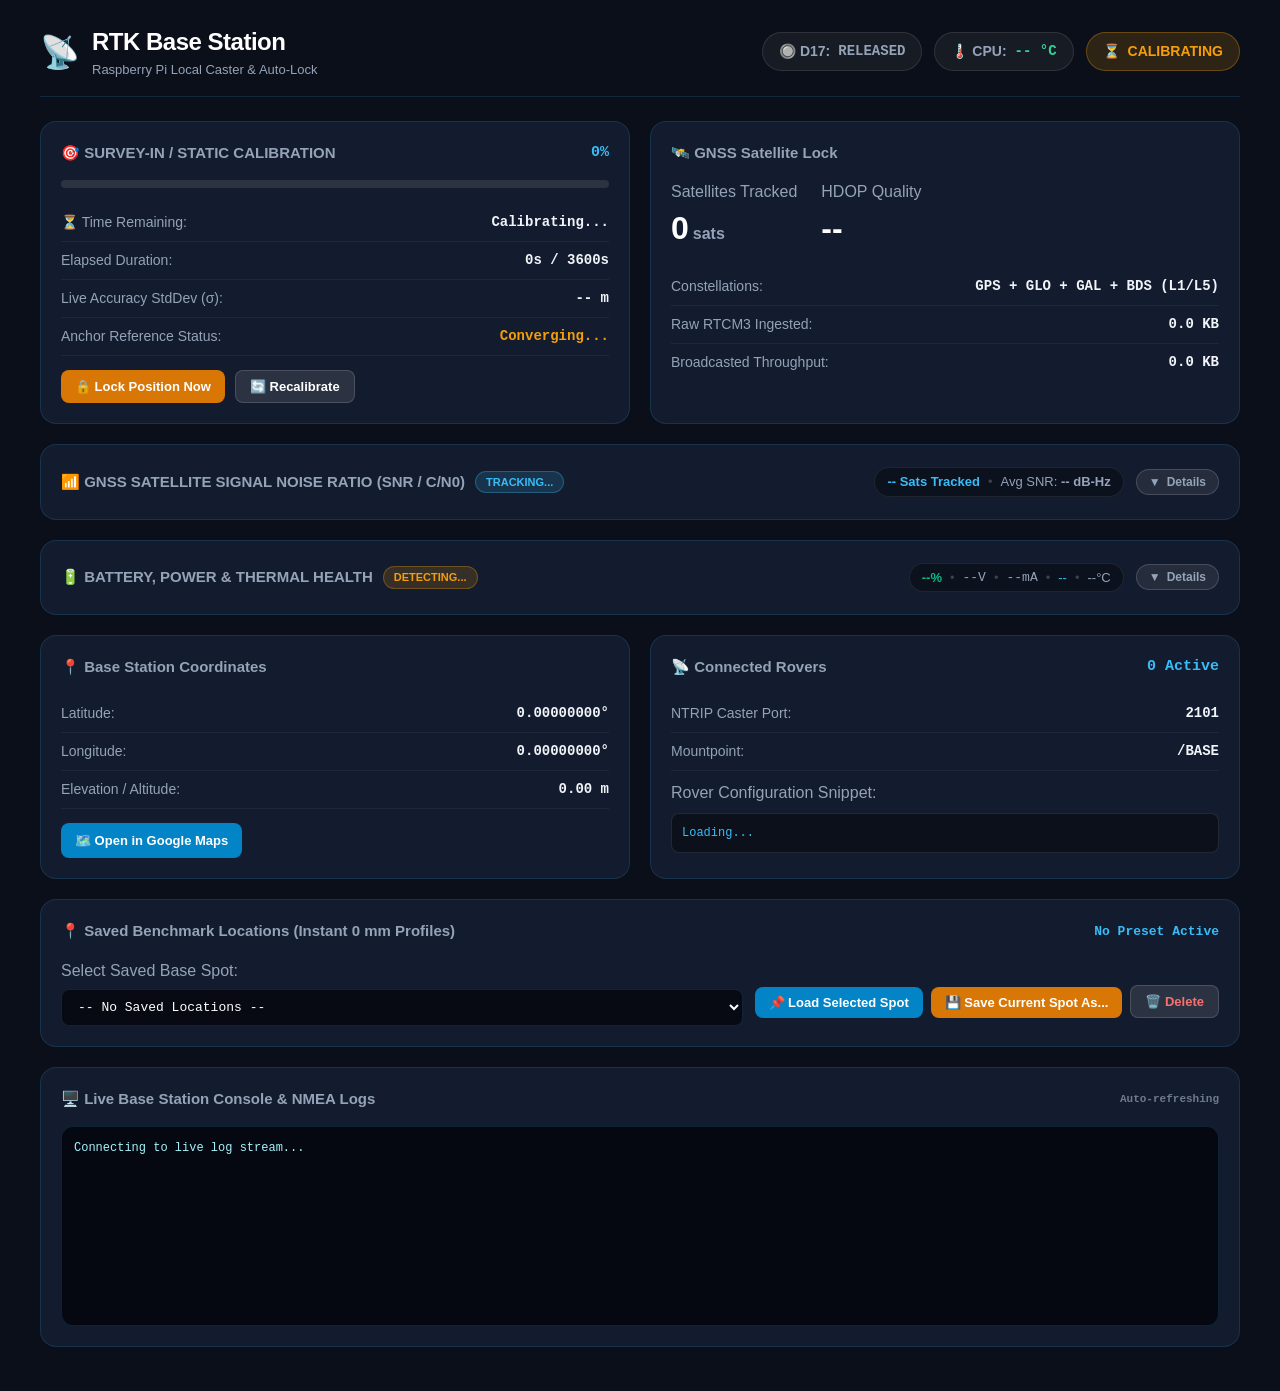
==== scripts/static/index.html @ db257de7 "base station html file" ====
<!DOCTYPE html>
<html lang="en">
<head>
  <meta charset="UTF-8">
  <meta name="viewport" content="width=device-width, initial-scale=1.0">
  <title>ConeRobot RTK Base Station Dashboard</title>
  <style>
    :root {
      --bg: #0b0f19;
      --card-bg: rgba(23, 32, 54, 0.75);
      --card-border: rgba(56, 189, 248, 0.15);
      --accent: #38bdf8;
      --accent-glow: rgba(56, 189, 248, 0.35);
      --success: #10b981;
      --success-glow: rgba(16, 185, 129, 0.3);
      --warning: #f59e0b;
      --text: #f1f5f9;
      --text-muted: #94a3b8;
    }
    * { box-sizing: border-box; margin: 0; padding: 0; }
    body {
      font-family: -apple-system, BlinkMacSystemFont, "Segoe UI", Roboto, sans-serif;
      background-color: var(--bg);
      color: var(--text);
      padding: 24px;
      line-height: 1.5;
    }
    .container { max-width: 1200px; margin: 0 auto; }
    .header {
      display: flex;
      justify-content: space-between;
      align-items: center;
      margin-bottom: 24px;
      padding-bottom: 16px;
      border-bottom: 1px solid var(--card-border);
    }
    .brand { display: flex; align-items: center; gap: 12px; }
    .brand-icon { font-size: 32px; }
    .brand-title { font-size: 24px; font-weight: 700; color: #fff; letter-spacing: -0.5px; }
    .brand-subtitle { font-size: 13px; color: var(--text-muted); }
    .status-badge {
      display: flex;
      align-items: center;
      gap: 8px;
      padding: 8px 16px;
      border-radius: 9999px;
      font-size: 14px;
      font-weight: 600;
      background: rgba(245, 158, 11, 0.15);
      color: var(--warning);
      border: 1px solid rgba(245, 158, 11, 0.3);
    }
    .status-badge.locked {
      background: rgba(16, 185, 129, 0.15);
      color: var(--success);
      border-color: rgba(16, 185, 129, 0.3);
      box-shadow: 0 0 15px var(--success-glow);
    }
    .status-badge.fixed {
      background: rgba(56, 189, 248, 0.15);
      color: var(--accent);
      border-color: rgba(56, 189, 248, 0.3);
      box-shadow: 0 0 15px var(--accent-glow);
    }
    .grid {
      display: grid;
      grid-template-columns: repeat(auto-fit, minmax(340px, 1fr));
      gap: 20px;
      margin-bottom: 20px;
    }
    .card {
      background: var(--card-bg);
      border: 1px solid var(--card-border);
      border-radius: 16px;
      padding: 20px;
      backdrop-filter: blur(12px);
    }
    .card-title {
      font-size: 15px;
      font-weight: 600;
      color: var(--text-muted);
      margin-bottom: 16px;
      display: flex;
      justify-content: space-between;
      align-items: center;
    }
    .metric-value { font-size: 32px; font-weight: 700; color: #fff; margin-bottom: 4px; }
    .metric-unit { font-size: 16px; color: var(--text-muted); margin-left: 4px; }
    .data-row {
      display: flex;
      justify-content: space-between;
      padding: 8px 0;
      border-bottom: 1px solid rgba(255, 255, 255, 0.05);
      font-size: 14px;
    }
    .data-row:last-child { border-bottom: none; }
    .data-label { color: var(--text-muted); }
    .data-val { font-weight: 600; font-family: ui-monospace, monospace; }
    .progress-container { margin: 16px 0; }
    .progress-bar-bg {
      height: 8px;
      background: rgba(255, 255, 255, 0.1);
      border-radius: 4px;
      overflow: hidden;
    }
    .progress-bar-fill {
      height: 100%;
      background: linear-gradient(90deg, #38bdf8, #818cf8);
      width: 0%;
      transition: width 0.3s ease;
    }
    .progress-bar-fill.complete {
      background: linear-gradient(90deg, #10b981, #34d399);
    }
    .btn {
      display: inline-flex;
      align-items: center;
      justify-content: center;
      gap: 8px;
      padding: 8px 14px;
      background: #0284c7;
      color: #fff;
      text-decoration: none;
      border: none;
      cursor: pointer;
      border-radius: 8px;
      font-weight: 600;
      font-size: 13px;
      transition: background 0.2s;
    }
    .btn:hover { background: #0369a1; }
    .btn-warning { background: #d97706; }
    .btn-warning:hover { background: #b45309; }
    .btn-secondary { background: rgba(255, 255, 255, 0.1); border: 1px solid rgba(255, 255, 255, 0.15); }
    .btn-secondary:hover { background: rgba(255, 255, 255, 0.2); }
    .button-group { display: flex; gap: 10px; margin-top: 14px; }
    .code-box {
      background: rgba(0, 0, 0, 0.4);
      border: 1px solid rgba(255, 255, 255, 0.1);
      border-radius: 8px;
      padding: 10px;
      font-family: ui-monospace, monospace;
      font-size: 12px;
      color: #38bdf8;
      white-space: pre;
      overflow-x: auto;
      margin-top: 8px;
    }
    .terminal-box {
      background: #050811;
      border: 1px solid var(--card-border);
      border-radius: 12px;
      padding: 12px;
      font-family: ui-monospace, monospace;
      font-size: 12px;
      color: #a5f3fc;
      height: 200px;
      overflow-y: auto;
    }
    .log-line { margin-bottom: 4px; }
    .log-time { color: #64748b; margin-right: 8px; }
    .log-msg.error { color: #f87171; }
    .log-msg.warn { color: #fbbf24; }

    /* Collapsible Sections & Roll-down Panels */
    .collapsible-card {
      transition: all 0.25s ease;
    }
    .collapsible-header {
      display: flex;
      justify-content: space-between;
      align-items: center;
      cursor: pointer;
      user-select: none;
      padding: 2px 0;
      gap: 12px;
    }
    .collapsible-header:hover .collapsible-title {
      color: #fff;
    }
    .collapsible-title {
      font-size: 15px;
      font-weight: 700;
      color: var(--text-muted);
      display: flex;
      align-items: center;
      gap: 8px;
      transition: color 0.2s;
    }
    .toggle-btn {
      display: inline-flex;
      align-items: center;
      gap: 6px;
      padding: 5px 12px;
      border-radius: 9999px;
      background: rgba(255, 255, 255, 0.08);
      border: 1px solid rgba(255, 255, 255, 0.15);
      color: var(--text-muted);
      font-size: 12px;
      font-weight: 600;
      cursor: pointer;
      transition: all 0.2s;
    }
    .toggle-btn:hover {
      background: rgba(255, 255, 255, 0.16);
      color: #fff;
      border-color: var(--accent);
    }
    .collapsed-summary {
      display: flex;
      align-items: center;
      gap: 8px;
      font-size: 13px;
      color: var(--text-muted);
      background: rgba(0, 0, 0, 0.35);
      padding: 4px 12px;
      border-radius: 9999px;
      border: 1px solid rgba(255, 255, 255, 0.08);
      flex-wrap: wrap;
    }
    .sum-sep { color: rgba(255, 255, 255, 0.2); }

    /* Satellite SNR Bar Chart */
    .snr-chart {
      display: flex;
      align-items: flex-end;
      gap: 8px;
      overflow-x: auto;
      padding: 18px 10px 10px 10px;
      min-height: 195px;
      scrollbar-width: thin;
      scrollbar-color: rgba(56, 189, 248, 0.3) transparent;
    }
    .snr-col {
      display: flex;
      flex-direction: column;
      align-items: center;
      min-width: 36px;
      flex: 0 0 auto;
      position: relative;
      cursor: pointer;
    }
    .snr-val {
      font-size: 11px;
      font-weight: 700;
      font-family: ui-monospace, monospace;
      margin-bottom: 5px;
      color: #94a3b8;
    }
    .snr-bar-track {
      width: 18px;
      height: 120px;
      background: rgba(255, 255, 255, 0.05);
      border-radius: 4px;
      display: flex;
      align-items: flex-end;
      overflow: hidden;
      border: 1px solid rgba(255, 255, 255, 0.08);
      position: relative;
    }
    .snr-bar-fill {
      width: 100%;
      border-radius: 3px 3px 0 0;
      transition: height 0.4s cubic-bezier(0.4, 0, 0.2, 1);
    }
    .snr-sat-tag {
      margin-top: 6px;
      font-size: 10px;
      font-weight: 700;
      font-family: ui-monospace, monospace;
      padding: 1px 5px;
      border-radius: 4px;
      border: 1px solid transparent;
      background: rgba(0, 0, 0, 0.4);
    }
  </style>
</head>
<body>
  <div class="container">
    <div class="header">
      <div class="brand">
        <div class="brand-icon">📡</div>
        <div>
          <div class="brand-title">RTK Base Station</div>
          <div class="brand-subtitle">Raspberry Pi Local Caster & Auto-Lock</div>
        </div>
      </div>
      <div style="display: flex; align-items: center; gap: 12px;">
        <div id="btnBadge" class="status-badge" style="background: rgba(255, 255, 255, 0.05); color: var(--text-muted); border-color: rgba(255, 255, 255, 0.1);">
          <span>🔘 D17:</span>
          <span id="btnVal" style="font-family: ui-monospace, monospace; font-weight: 700; color: #94a3b8;">RELEASED</span>
        </div>
        <div id="batteryBadge" class="status-badge" style="background: rgba(255, 255, 255, 0.05); color: var(--text-muted); border-color: rgba(255, 255, 255, 0.1); display: none;">
          <span>🔋 Battery:</span>
          <span id="batteryVal" style="color: #34d399; font-family: ui-monospace, monospace; font-weight: 700;">-- V</span>
        </div>
        <div id="cpuBadge" class="status-badge" style="background: rgba(255, 255, 255, 0.05); color: var(--text-muted); border-color: rgba(255, 255, 255, 0.1);">
          <span>🌡️ CPU:</span>
          <span id="cpuTempVal" style="color: #34d399; font-family: ui-monospace, monospace; font-weight: 700;">-- °C</span>
        </div>
        <div id="statusBadge" class="status-badge">
          <span id="statusIcon">⏳</span>
          <span id="statusText">CALIBRATING</span>
        </div>
      </div>
    </div>

    <div class="grid">
      <div class="card">
        <div class="card-title">
          <span>🎯 SURVEY-IN / STATIC CALIBRATION</span>
          <span id="surveyPercent" class="data-val" style="color: var(--accent);">0%</span>
        </div>
        <div class="progress-container">
          <div class="progress-bar-bg">
            <div id="surveyProgressBar" class="progress-bar-fill"></div>
          </div>
        </div>
        <div class="data-row">
          <span class="data-label">⏳ Time Remaining:</span>
          <span id="surveyRemaining" class="data-val">Calibrating...</span>
        </div>
        <div class="data-row">
          <span class="data-label">Elapsed Duration:</span>
          <span id="surveyTime" class="data-val">0s / 3600s</span>
        </div>
        <div class="data-row">
          <span class="data-label">Live Accuracy StdDev (σ):</span>
          <span id="surveyAcc" class="data-val">-- m</span>
        </div>
        <div class="data-row">
          <span class="data-label">Anchor Reference Status:</span>
          <span id="anchorStatus" class="data-val" style="color: var(--warning);">Converging...</span>
        </div>
        <div class="button-group">
          <button id="lockNowBtn" onclick="lockPositionNow()" class="btn btn-warning">🔒 Lock Position Now</button>
          <button id="useSavedBtn" onclick="useSavedCoords()" class="btn btn-secondary" style="display: none;">📌 Use Saved Position</button>
          <button id="recalBtn" onclick="recalibrateBase()" class="btn btn-secondary">🔄 Recalibrate</button>
        </div>
      </div>

      <div class="card">
        <div class="card-title">🛰️ GNSS Satellite Lock</div>
        <div style="display: flex; gap: 24px; margin-bottom: 12px;">
          <div>
            <div class="data-label">Satellites Tracked</div>
            <div class="metric-value"><span id="satsCount">0</span><span class="metric-unit">sats</span></div>
          </div>
          <div>
            <div class="data-label">HDOP Quality</div>
            <div class="metric-value"><span id="hdopVal">--</span></div>
          </div>
        </div>
        <div class="data-row">
          <span class="data-label">Constellations:</span>
          <span class="data-val">GPS + GLO + GAL + BDS (L1/L5)</span>
        </div>
        <div class="data-row">
          <span class="data-label">Raw RTCM3 Ingested:</span>
          <span id="rtcmIngested" class="data-val">0.0 KB</span>
        </div>
        <div class="data-row">
          <span class="data-label">Broadcasted Throughput:</span>
          <span id="rtcmBroadcast" class="data-val">0.0 KB</span>
        </div>
      </div>
    </div>

    <!-- 📶 GNSS Satellite Signal Strength (SNR / C/N0) Section (Collapsible) -->
    <div class="grid" id="snrGrid" style="margin-bottom: 20px;">
      <div class="card collapsible-card" id="snrSection" style="grid-column: 1 / -1;">
        <div class="collapsible-header" onclick="toggleSection('snr')">
          <div style="display: flex; align-items: center; gap: 10px; flex-wrap: wrap;">
            <span class="collapsible-title">📶 GNSS SATELLITE SIGNAL NOISE RATIO (SNR / C/N0)</span>
            <span id="snrHealthBadge" class="status-badge" style="padding: 2px 10px; font-size: 11px; font-weight: 700; background: rgba(56, 189, 248, 0.15); color: #38bdf8; border-color: rgba(56, 189, 248, 0.3);">TRACKING...</span>
          </div>
          <div style="display: flex; align-items: center; gap: 12px;">
            <div id="snrCollapsedSummary" class="collapsed-summary">
              <span id="sumSnrSats" style="color: var(--accent); font-weight: 700;">-- Sats Tracked</span>
              <span class="sum-sep">•</span>
              <span>Avg SNR: <strong id="sumAvgSnr">-- dB-Hz</strong></span>
            </div>
            <button class="toggle-btn" id="snrToggleBtn" type="button">
              <span id="snrToggleIcon">▼</span> <span id="snrToggleText">Details</span>
            </button>
          </div>
        </div>

        <div id="snrBody" class="collapsible-body" style="display: none; margin-top: 14px;">
          <!-- 4-Metric Quick Glance Bar -->
          <div style="display: grid; grid-template-columns: repeat(auto-fit, minmax(170px, 1fr)); gap: 14px; margin-bottom: 16px;">
            <div style="background: rgba(0,0,0,0.3); padding: 14px; border-radius: 12px; border: 1px solid rgba(255,255,255,0.06);">
              <div class="data-label">Avg Signal Strength</div>
              <div class="metric-value" style="font-size: 28px;"><span id="snrAvgVal">--</span><span class="metric-unit" style="font-size: 14px;">dB-Hz</span></div>
              <div id="snrAvgSubtext" style="font-size: 11px; color: var(--success); margin-top: 2px;">Optimal for RTK Base</div>
            </div>
            <div style="background: rgba(0,0,0,0.3); padding: 14px; border-radius: 12px; border: 1px solid rgba(255,255,255,0.06);">
              <div class="data-label">Active Satellites (C/N0)</div>
              <div class="metric-value" style="font-size: 28px;"><span id="snrSatCount">0</span><span class="metric-unit" style="font-size: 14px;">sats</span></div>
              <div id="snrSatSubtext" style="font-size: 11px; color: var(--text-muted); margin-top: 2px;">-- Strong (&gt;38 dB)</div>
            </div>
            <div style="background: rgba(0,0,0,0.3); padding: 14px; border-radius: 12px; border: 1px solid rgba(255,255,255,0.06);">
              <div class="data-label">Top Satellite</div>
              <div class="metric-value" style="font-size: 28px;"><span id="snrTopVal">--</span><span class="metric-unit" style="font-size: 14px;">dB-Hz</span></div>
              <div id="snrTopSubtext" style="font-size: 11px; color: var(--accent); margin-top: 2px;">--</div>
            </div>
            <div style="background: rgba(0,0,0,0.3); padding: 14px; border-radius: 12px; border: 1px solid rgba(255,255,255,0.06);">
              <div class="data-label">Active Constellations</div>
              <div class="metric-value" style="font-size: 28px;"><span id="snrConstCount">--</span></div>
              <div id="snrConstSubtext" style="font-size: 11px; color: var(--text-muted); margin-top: 2px;">GPS, GAL, BDS, GLO</div>
            </div>
          </div>

          <!-- Threshold Legend & Refresh Button -->
          <div style="display: flex; justify-content: space-between; align-items: center; margin-bottom: 12px; flex-wrap: wrap; gap: 8px; font-size: 12px; color: var(--text-muted);">
            <div style="display: flex; gap: 14px; align-items: center; flex-wrap: wrap;">
              <span style="display: inline-flex; align-items: center; gap: 6px;"><span style="width: 10px; height: 10px; border-radius: 2px; background: #10b981;"></span> ≥38 dB-Hz (Strong / Phase Lock)</span>
              <span style="display: inline-flex; align-items: center; gap: 6px;"><span style="width: 10px; height: 10px; border-radius: 2px; background: #f59e0b;"></span> 28–37 dB-Hz (Good)</span>
              <span style="display: inline-flex; align-items: center; gap: 6px;"><span style="width: 10px; height: 10px; border-radius: 2px; background: #ef4444;"></span> &lt;28 dB-Hz (Horizon / Weak)</span>
            </div>
            <button onclick="event.stopPropagation(); requestGsvStream();" class="btn btn-secondary" style="padding: 4px 10px; font-size: 11px;" type="button">🔄 Poll / Request GSV</button>
          </div>

          <!-- Vertical Satellite SNR Bar Chart Grid -->
          <div id="snrChartContainer" class="snr-chart" style="background: rgba(0,0,0,0.25); border: 1px solid rgba(255,255,255,0.06); border-radius: 12px;">
            <!-- Populated via Javascript -->
          </div>
        </div>
      </div>
    </div>

    <!-- 🔋 Dedicated Power, Battery & Hardware Thermal Health Box (Collapsible) -->
    <div class="grid" id="powerHealthGrid" style="margin-bottom: 20px;">
      <div class="card collapsible-card" id="powerHealthSection" style="grid-column: 1 / -1;">
        <div class="collapsible-header" onclick="toggleSection('powerHealth')">
          <div style="display: flex; align-items: center; gap: 10px; flex-wrap: wrap;">
            <span class="collapsible-title">🔋 BATTERY, POWER & THERMAL HEALTH</span>
            <span id="boxModeBadge" class="status-badge" style="padding: 2px 10px; font-size: 11px; font-weight: 700;">DETECTING...</span>
          </div>
          <div style="display: flex; align-items: center; gap: 12px;">
            <div id="powerHealthCollapsedSummary" class="collapsed-summary">
              <span id="sumBattPct" style="color: var(--success); font-weight: 700;">--%</span>
              <span class="sum-sep">•</span>
              <span id="sumBattV" style="font-family: ui-monospace, monospace;">--V</span>
              <span class="sum-sep">•</span>
              <span id="sumBattCurrent" style="font-family: ui-monospace, monospace;">--mA</span>
              <span class="sum-sep">•</span>
              <span id="sumBattRuntime" style="color: var(--accent);">--</span>
              <span class="sum-sep">•</span>
              <span id="sumCpuTemp">--°C</span>
            </div>
            <button class="toggle-btn" id="powerHealthToggleBtn" type="button">
              <span id="powerHealthToggleIcon">▼</span> <span id="powerHealthToggleText">Details</span>
            </button>
          </div>
        </div>

        <div id="powerHealthBody" class="collapsible-body" style="display: none; margin-top: 14px;">
          <!-- 5-Metric Quick Glance Bar -->
          <div style="display: grid; grid-template-columns: repeat(auto-fit, minmax(170px, 1fr)); gap: 14px; margin: 12px 0 16px 0;">
            <div style="background: rgba(0,0,0,0.3); padding: 14px; border-radius: 12px; border: 1px solid rgba(255,255,255,0.06);">
              <div class="data-label">Battery Level</div>
              <div class="metric-value" style="font-size: 28px;"><span id="boxBattPct">--</span><span class="metric-unit" style="font-size: 14px;">%</span></div>
              <div id="boxBattSubtext" style="font-size: 11px; color: var(--text-muted); margin-top: 2px;">Samsung 35E (1S)</div>
            </div>
            <div style="background: rgba(0,0,0,0.3); padding: 14px; border-radius: 12px; border: 1px solid rgba(255,255,255,0.06);">
              <div class="data-label">Terminal Voltage</div>
              <div class="metric-value" style="font-size: 28px;"><span id="boxBattV">--</span><span class="metric-unit" style="font-size: 14px;">V</span></div>
              <div id="boxOcvSubtext" style="font-size: 11px; color: var(--text-muted); margin-top: 2px;">Resting EMF: -- V</div>
            </div>
            <div style="background: rgba(0,0,0,0.3); padding: 14px; border-radius: 12px; border: 1px solid rgba(255,255,255,0.06);">
              <div class="data-label">Current Flow</div>
              <div class="metric-value" style="font-size: 28px;"><span id="boxBattCurrent">--</span><span class="metric-unit" style="font-size: 14px;">mA</span></div>
              <div id="boxCurrentSubtext" style="font-size: 11px; color: var(--text-muted); margin-top: 2px;">Net Battery Flow</div>
            </div>
            <div style="background: rgba(0,0,0,0.3); padding: 14px; border-radius: 12px; border: 1px solid rgba(255,255,255,0.06);">
              <div class="data-label">Live Power</div>
              <div class="metric-value" style="font-size: 28px;"><span id="boxBattPower">--</span><span class="metric-unit" style="font-size: 14px;">W</span></div>
              <div id="boxPowerSubtext" style="font-size: 11px; color: var(--text-muted); margin-top: 2px;">Energy Rate</div>
            </div>
            <div style="background: rgba(0,0,0,0.3); padding: 14px; border-radius: 12px; border: 1px solid rgba(255,255,255,0.06);">
              <div class="data-label">Pi Zero CPU Temp</div>
              <div class="metric-value" style="font-size: 28px;"><span id="boxCpuTemp">--</span><span class="metric-unit" style="font-size: 14px;">°C</span></div>
              <div id="boxCpuSubtext" style="font-size: 11px; color: #34d399; margin-top: 2px;">Cool & Optimal</div>
            </div>
          </div>

          <!-- Animated Progress Bar -->
          <div class="progress-container" style="margin: 6px 0 16px 0;">
            <div class="progress-bar-bg" style="height: 10px;">
              <div id="boxBattProgressBar" class="progress-bar-fill" style="width: 0%; transition: width 0.4s ease;"></div>
            </div>
          </div>

          <!-- Telemetry Breakdown Table -->
          <div style="display: grid; grid-template-columns: repeat(auto-fit, minmax(280px, 1fr)); gap: 4px 24px;">
            <div class="data-row">
              <span class="data-label">Power State:</span>
              <span id="boxPowerState" class="data-val">Detecting...</span>
            </div>
            <div class="data-row">
              <span class="data-label">Cell Chemistry / Profile:</span>
              <span id="boxChemistry" class="data-val">Samsung 35E (1S 18650 Li-ion 3500mAh)</span>
            </div>
            <div class="data-row">
              <span class="data-label">Charge / Discharge Phase:</span>
              <span id="boxChargeStage" class="data-val">--</span>
            </div>
            <div class="data-row">
              <span class="data-label">Estimated Runtime / Charge:</span>
              <span id="boxEstRuntime" class="data-val" style="color: var(--accent);">--</span>
            </div>
            <div class="data-row">
              <span class="data-label">CPU Thermal Health:</span>
              <span id="boxThermalStatus" class="data-val" style="color: #34d399;">Normal</span>
            </div>
            <div class="data-row">
              <span class="data-label">Hardware Button (GPIO 17 / D17):</span>
              <span id="boxBtnStatus" class="data-val" style="color: #94a3b8;">⚪ Released (Open)</span>
            </div>
          </div>
        </div>
      </div>
    </div>

    <div class="grid">
      <div class="card">
        <div class="card-title">📍 Base Station Coordinates</div>
        <div class="data-row">
          <span class="data-label">Latitude:</span>
          <span id="baseLat" class="data-val">0.00000000°</span>
        </div>
        <div class="data-row">
          <span class="data-label">Longitude:</span>
          <span id="baseLon" class="data-val">0.00000000°</span>
        </div>
        <div class="data-row">
          <span class="data-label">Elevation / Altitude:</span>
          <span id="baseAlt" class="data-val">0.00 m</span>
        </div>
        <div style="margin-top: 14px;">
          <a id="mapsBtn" href="#" target="_blank" class="btn">🗺️ Open in Google Maps</a>
        </div>
      </div>

      <div class="card">
        <div class="card-title">
          <span>📡 Connected Rovers</span>
          <span id="roversCount" class="data-val" style="color: var(--accent);">0 Active</span>
        </div>
        <div class="data-row">
          <span class="data-label">NTRIP Caster Port:</span>
          <span id="ntripPort" class="data-val">2101</span>
        </div>
        <div class="data-row">
          <span class="data-label">Mountpoint:</span>
          <span id="mountpointVal" class="data-val">/BASE</span>
        </div>
        <div class="data-label" style="margin-top: 10px;">Rover Configuration Snippet:</div>
        <div id="configSnippet" class="code-box">Loading...</div>
      </div>
    </div>

    <div class="grid">
      <div class="card" style="grid-column: 1 / -1;">
        <div class="card-title">
          <span>📍 Saved Benchmark Locations (Instant 0 mm Profiles)</span>
          <span id="activePresetBadge" class="data-val" style="color: var(--accent); font-size: 13px;">No Preset Active</span>
        </div>
        <div style="display: flex; flex-wrap: wrap; gap: 12px; align-items: center; margin-top: 8px;">
          <div style="flex: 1; min-width: 280px;">
            <label class="data-label" style="display: block; margin-bottom: 6px;">Select Saved Base Spot:</label>
            <select id="locationsSelect" style="width: 100%; padding: 9px 12px; background: rgba(0,0,0,0.6); border: 1px solid var(--card-border); border-radius: 8px; color: #fff; font-size: 13px; font-family: ui-monospace, monospace;">
              <option value="">-- No Saved Locations --</option>
            </select>
          </div>
          <div style="display: flex; gap: 8px; align-items: flex-end; margin-top: 18px;">
            <button onclick="loadSelectedLocation()" class="btn" style="background: #0284c7;">📌 Load Selected Spot</button>
            <button onclick="saveCurrentLocationPrompt()" class="btn btn-warning">💾 Save Current Spot As...</button>
            <button onclick="deleteSelectedLocation()" class="btn btn-secondary" style="color: #f87171;">🗑️ Delete</button>
          </div>
        </div>
      </div>
    </div>

    <div class="grid">
      <div class="card" style="grid-column: 1 / -1;">
        <div class="card-title">
          <span>🖥️ Live Base Station Console & NMEA Logs</span>
          <span class="data-val" style="font-size: 11px; opacity: 0.7;">Auto-refreshing</span>
        </div>
        <div id="terminalBox" class="terminal-box">
          <div class="log-line"><span class="log-msg">Connecting to live log stream...</span></div>
        </div>
      </div>
    </div>
  </div>

  <script>
    let userScrolled = false;
    const term = document.getElementById('terminalBox');
    term.addEventListener('scroll', () => {
      userScrolled = (term.scrollHeight - term.scrollTop - term.clientHeight) > 20;
    });

    async function loadSelectedLocation() {
      const select = document.getElementById('locationsSelect');
      const name = select.value;
      if (!name) {
        alert('Please select a saved location first.');
        return;
      }
      if (confirm(`Instantly switch to saved benchmark '${name}' (0 mm drift)?`)) {
        try {
          const res = await fetch('/api/locations/load', {
            method: 'POST',
            headers: { 'Content-Type': 'application/json' },
            body: JSON.stringify({ name })
          });
          const json = await res.json();
          if (json.status === 'ok') {
            updateDashboard();
          } else {
            alert('Failed to load location.');
          }
        } catch (e) {
          alert('Error: ' + e);
        }
      }
    }

    async function saveCurrentLocationPrompt() {
      const name = prompt('Enter a name for this benchmark position (e.g. Home Yard, University Rooftop, Test Track Spot A):');
      if (!name || !name.trim()) return;
      try {
        const res = await fetch('/api/locations/save', {
          method: 'POST',
          headers: { 'Content-Type': 'application/json' },
          body: JSON.stringify({ name: name.trim() })
        });
        const json = await res.json();
        if (json.status === 'ok') {
          updateDashboard();
        } else {
          alert('Failed to save location.');
        }
      } catch (e) {
        alert('Error: ' + e);
      }
    }

    async function deleteSelectedLocation() {
      const select = document.getElementById('locationsSelect');
      const name = select.value;
      if (!name) {
        alert('Please select a saved location to delete.');
        return;
      }
      if (confirm(`Are you sure you want to delete preset '${name}'?`)) {
        try {
          const res = await fetch('/api/locations/delete', {
            method: 'POST',
            headers: { 'Content-Type': 'application/json' },
            body: JSON.stringify({ name })
          });
          const json = await res.json();
          if (json.status === 'ok') {
            updateDashboard();
          } else {
            alert('Failed to delete location.');
          }
        } catch (e) {
          alert('Error: ' + e);
        }
      }
    }

    async function lockPositionNow() {
      if (confirm('Lock the current averaged position as the permanent static base coordinate (0 mm drift)?')) {
        try {
          await fetch('/api/lock_now', { method: 'POST' });
          updateDashboard();
        } catch (e) {
          alert('Lock failed: ' + e);
        }
      }
    }

    async function useSavedCoords() {
      if (confirm('Apply saved static base coordinates from previous session (0 mm drift)?')) {
        try {
          const res = await fetch('/api/use_saved', { method: 'POST' });
          const json = await res.json();
          if (json.status === 'ok') {
            updateDashboard();
          } else {
            alert('Failed to apply saved coordinates.');
          }
        } catch (e) {
          alert('Error: ' + e);
        }
      }
    }

    async function recalibrateBase() {
      if (confirm('Clear saved coordinates and start a fresh 1-hour calibration survey?')) {
        try {
          await fetch('/api/recalibrate', { method: 'POST' });
          updateDashboard();
        } catch (e) {
          alert('Recalibrate failed: ' + e);
        }
      }
    }

    async function updateDashboard() {
      try {
        const res = await fetch('/api/status');
        const data = await res.json();

        const badge = document.getElementById('statusBadge');
        const statusText = document.getElementById('statusText');
        const statusIcon = document.getElementById('statusIcon');
        const progressBar = document.getElementById('surveyProgressBar');
        const anchorStatus = document.getElementById('anchorStatus');
        const remainingEl = document.getElementById('surveyRemaining');
        const lockBtn = document.getElementById('lockNowBtn');
        const useSavedBtn = document.getElementById('useSavedBtn');

        if (data.is_static_fixed) {
          badge.className = 'status-badge fixed';
          statusIcon.textContent = '🎯';
          statusText.textContent = 'STATIC FIXED BASE (0 mm Drift)';
          progressBar.className = 'progress-bar-fill complete';
          progressBar.style.width = '100%';
          document.getElementById('surveyPercent').textContent = '100%';
          anchorStatus.textContent = 'PERMANENT STATIC LOCKED (0 mm)';
          anchorStatus.style.color = 'var(--accent)';
          remainingEl.textContent = `✅ Saved ${data.locked_timestamp || 'Active'}`;
          remainingEl.style.color = 'var(--accent)';
          lockBtn.style.display = 'none';
          useSavedBtn.style.display = 'none';
        } else if (data.survey_valid) {
          badge.className = 'status-badge locked';
          statusIcon.textContent = '🎯';
          statusText.textContent = 'CALIBRATION COMPLETE';
          progressBar.className = 'progress-bar-fill complete';
          progressBar.style.width = '100%';
          document.getElementById('surveyPercent').textContent = '100%';
          anchorStatus.textContent = 'LOCKED & VALID';
          anchorStatus.style.color = 'var(--success)';
          remainingEl.textContent = '✅ Auto-Locking...';
          remainingEl.style.color = 'var(--success)';
          lockBtn.style.display = 'inline-flex';
          useSavedBtn.style.display = 'none';
        } else {
          badge.className = 'status-badge';
          statusIcon.textContent = '⏳';
          statusText.textContent = `CALIBRATING (${data.remaining_str} left)`;
          progressBar.className = 'progress-bar-fill';
          const pct = Math.min(100, Math.round((data.survey_duration / data.survey_target_duration) * 100));
          progressBar.style.width = pct + '%';
          document.getElementById('surveyPercent').textContent = pct + '%';
          anchorStatus.textContent = `Converging Samples (${data.survey_duration}s)...`;
          anchorStatus.style.color = 'var(--warning)';
          remainingEl.textContent = `${data.remaining_str} remaining`;
          remainingEl.style.color = '#38bdf8';
          lockBtn.style.display = 'inline-flex';

          if (data.saved_coords) {
            useSavedBtn.style.display = 'inline-flex';
            useSavedBtn.textContent = `📌 Use Saved (${data.saved_coords.lat.toFixed(5)}°, ${data.saved_coords.lon.toFixed(5)}°)`;
          } else {
            useSavedBtn.style.display = 'none';
          }
        }

        if (data.cpu_temp !== null && data.cpu_temp !== undefined) {
          const tempEl = document.getElementById('cpuTempVal');
          tempEl.textContent = `${data.cpu_temp.toFixed(1)} °C`;
          if (data.cpu_temp >= 75) {
            tempEl.style.color = '#f87171';
          } else if (data.cpu_temp >= 60) {
            tempEl.style.color = '#fbbf24';
          } else {
            tempEl.style.color = '#34d399';
          }
        }

        if (data.battery_voltage !== null && data.battery_voltage !== undefined) {
          const battBadge = document.getElementById('batteryBadge');
          const battEl = document.getElementById('batteryVal');
          battBadge.style.display = 'flex';
          const v = data.battery_voltage;
          const ma = data.battery_current_ma;
          const isCharging = (ma !== null && ma !== undefined && ma < -15.0);

          if (isCharging) {
            const chargeMa = Math.round(Math.abs(ma));
            let stage = "Charging";
            if (v >= 4.18 && chargeMa < 250) {
              stage = "Nearly Full (>95%)";
            } else if (v >= 4.15) {
              stage = "CV Saturation";
            } else {
              stage = "CC Fast Charge";
            }
            battEl.textContent = `⚡ ${stage} (+${chargeMa} mA) • ${v.toFixed(2)} V`;
            battEl.style.color = '#38bdf8'; // Glowing blue during active charging
          } else {
            let txt = `${v.toFixed(2)} V`;
            if (ma !== null && ma !== undefined && Math.abs(ma) > 5.0) {
              txt += ` | ${Math.round(ma)} mA (${data.battery_power_w.toFixed(1)}W)`;
            }
            let pct = null;
            if (v >= 9.0) {
              const currentA = (ma !== null && ma !== undefined) ? (ma / 1000.0) : 0;
              const vOcv = Math.max(9.0, Math.min(12.6, v + (currentA * 0.40)));
              pct = Math.round(Math.max(0, Math.min(100, (vOcv - 10.5) / 2.1 * 100)));
            } else if (v >= 2.8 && v <= 4.3) {
              // Dynamic loop IR drop compensation (Shunt 0.10 + cell 0.06 + contacts/wiring ~0.30 = 0.457 ohm)
              const currentA = (ma !== null && ma !== undefined) ? (ma / 1000.0) : 0;
              const vOcv = Math.max(3.0, Math.min(4.20, v + (currentA * 0.457)));
              if (vOcv >= 4.15) pct = 95 + (vOcv - 4.15) * 100;
              else if (vOcv >= 4.05) pct = 85 + (vOcv - 4.05) * 100;
              else if (vOcv >= 3.95) pct = 75 + (vOcv - 3.95) * 100;
              else if (vOcv >= 3.85) pct = 62 + (vOcv - 3.85) * 130;
              else if (vOcv >= 3.75) pct = 45 + (vOcv - 3.75) * 170;
              else if (vOcv >= 3.65) pct = 28 + (vOcv - 3.65) * 170;
              else if (vOcv >= 3.50) pct = 12 + (vOcv - 3.50) * 106;
              else pct = Math.max(0, (vOcv - 3.0) / 0.50 * 12);
              pct = Math.round(Math.max(0, Math.min(100, pct)));
            }
            if (pct !== null) {
              txt = `${pct}% • ${txt}`;
            }
            battEl.textContent = txt;
            if (v >= 11.1 || (v >= 3.6 && v <= 4.3)) {
              battEl.style.color = '#34d399';
            } else if (v >= 10.5 || (v >= 3.2 && v < 3.6)) {
              battEl.style.color = '#fbbf24';
            } else if (v > 6.0 || v < 3.2) {
              battEl.style.color = '#f87171';
            } else {
              battEl.style.color = '#34d399';
            }
          }
        }

        // Live update for Dedicated Power & Hardware Health Big Box
        const boxSection = document.getElementById('powerHealthSection');
        if (boxSection) {
          const v = data.battery_voltage;
          const ma = data.battery_current_ma;
          const w = data.battery_power_w;
          const temp = data.cpu_temp;

          let pct = null;
          let vOcv = (v !== null && v !== undefined) ? v : 0;
          const isCharging = (ma !== null && ma !== undefined && ma < -15.0);
          const isDischarging = (ma !== null && ma !== undefined && ma > 15.0);

          if (v !== null && v !== undefined) {
            const vEl = document.getElementById('boxBattV');
            if (vEl) vEl.textContent = v.toFixed(2);
            const curEl = document.getElementById('boxBattCurrent');
            if (curEl) curEl.textContent = (ma !== null && ma !== undefined) ? (ma > 0 ? `+${ma.toFixed(0)}` : ma.toFixed(0)) : '--';
            const powEl = document.getElementById('boxBattPower');
            if (powEl) powEl.textContent = (w !== null && w !== undefined) ? w.toFixed(2) : '--';

            const bar = document.getElementById('boxBattProgressBar');
            const badge = document.getElementById('boxModeBadge');
            const stateEl = document.getElementById('boxPowerState');
            const stageEl = document.getElementById('boxChargeStage');
            const estEl = document.getElementById('boxEstRuntime');
            const pctEl = document.getElementById('boxBattPct');

            if (v >= 9.0) {
              const currentA = (ma !== null && ma !== undefined) ? (ma / 1000.0) : 0;
              vOcv = Math.max(9.0, Math.min(12.6, v + (currentA * 0.40)));
              pct = Math.round(Math.max(0, Math.min(100, (vOcv - 10.5) / 2.1 * 100)));
              const chemEl = document.getElementById('boxChemistry');
              if (chemEl) chemEl.textContent = '3S LiPo Pack (10.5V - 12.6V)';
              const subEl = document.getElementById('boxBattSubtext');
              if (subEl) subEl.textContent = '3S LiPo';
            } else if (v >= 2.8 && v <= 4.3) {
              // Dynamic loop IR drop compensation (Shunt 0.10 + cell 0.06 + contacts/wiring ~0.30 = 0.457 ohm)
              const currentA = (ma !== null && ma !== undefined) ? (ma / 1000.0) : 0;
              vOcv = Math.max(3.0, Math.min(4.20, v + (currentA * 0.457)));

              if (vOcv >= 4.15) pct = 95 + (vOcv - 4.15) * 100;
              else if (vOcv >= 4.05) pct = 85 + (vOcv - 4.05) * 100;
              else if (vOcv >= 3.95) pct = 75 + (vOcv - 3.95) * 100;
              else if (vOcv >= 3.85) pct = 62 + (vOcv - 3.85) * 130;
              else if (vOcv >= 3.75) pct = 45 + (vOcv - 3.75) * 170;
              else if (vOcv >= 3.65) pct = 28 + (vOcv - 3.65) * 170;
              else if (vOcv >= 3.50) pct = 12 + (vOcv - 3.50) * 106;
              else pct = Math.max(0, (vOcv - 3.0) / 0.50 * 12);
              pct = Math.round(Math.max(0, Math.min(100, pct)));

              const chemEl = document.getElementById('boxChemistry');
              if (chemEl) chemEl.textContent = 'Samsung INR18650-35E (3500mAh 1S)';
              const subEl = document.getElementById('boxBattSubtext');
              if (subEl) subEl.textContent = 'Samsung 35E (1S)';
            } else {
              pct = 100;
              const chemEl = document.getElementById('boxChemistry');
              if (chemEl) chemEl.textContent = 'Regulated 5V Rail / USB';
              const subEl = document.getElementById('boxBattSubtext');
              if (subEl) subEl.textContent = '5V Rail';
            }

            const ocvEl = document.getElementById('boxOcvSubtext');
            if (ocvEl) ocvEl.textContent = `Resting EMF: ${vOcv.toFixed(2)} V`;
            if (pctEl) pctEl.textContent = pct;
            if (bar) bar.style.width = pct + '%';

            if (isCharging) {
              const chargeMa = Math.round(Math.abs(ma));
              if (badge) {
                badge.textContent = `⚡ CHARGING (+${chargeMa} mA)`;
                badge.className = 'status-badge fixed';
                badge.style.color = '#38bdf8';
                badge.style.background = 'rgba(56, 189, 248, 0.15)';
                badge.style.borderColor = 'rgba(56, 189, 248, 0.3)';
              }
              if (bar) {
                bar.className = 'progress-bar-fill';
                bar.style.background = 'linear-gradient(90deg, #0284c7, #38bdf8)';
              }

              if (stateEl) {
                stateEl.textContent = `🔌 External Power Active (Supplying +${chargeMa} mA to Cell)`;
                stateEl.style.color = '#38bdf8';
              }
              const curSub = document.getElementById('boxCurrentSubtext');
              if (curSub) curSub.textContent = 'Flowing INTO Battery';
              const powSub = document.getElementById('boxPowerSubtext');
              if (powSub) powSub.textContent = 'Charging Energy Delivery';

              let stage = 'CC Fast Charge';
              if (v >= 4.18 && chargeMa < 250) {
                stage = 'Nearly Full / Float Topping Off (>95%)';
              } else if (v >= 4.15) {
                stage = 'Constant Voltage (CV) Saturation (~85-95%)';
              } else {
                stage = `Constant Current (CC) Fast Charge (~${pct}%)`;
              }
              if (stageEl) stageEl.textContent = stage;

              const remMah = Math.max(0, (100 - pct) / 100 * 3500);
              const estHours = chargeMa > 50 ? (remMah / chargeMa) : 0;
              if (estEl) {
                estEl.textContent = estHours > 0 ? `⚡ Full in ~${estHours.toFixed(1)} hours` : '⚡ Nearly Full';
                estEl.style.color = '#38bdf8';
              }
            } else if (isDischarging) {
              const drawMa = Math.round(ma);
              if (badge) {
                badge.textContent = `🔋 DISCHARGING (-${drawMa} mA)`;
                badge.className = 'status-badge';
                badge.style.color = '#34d399';
                badge.style.background = 'rgba(16, 185, 129, 0.15)';
                badge.style.borderColor = 'rgba(16, 185, 129, 0.3)';
              }
              if (bar) {
                bar.className = 'progress-bar-fill';
                bar.style.background = 'linear-gradient(90deg, #10b981, #34d399)';
              }

              if (stateEl) {
                stateEl.textContent = `🔋 Battery Powered (Base Station Load: ${drawMa} mA)`;
                stateEl.style.color = '#34d399';
              }
              const curSub = document.getElementById('boxCurrentSubtext');
              if (curSub) curSub.textContent = 'Flowing OUT to System';
              const powSub = document.getElementById('boxPowerSubtext');
              if (powSub) powSub.textContent = 'Base Station Consumption';

              if (stageEl) stageEl.textContent = pct > 20 ? 'Healthy Discharge Curve' : 'Low Battery (Charge Soon)';
              const hoursLeft = drawMa > 20 ? ((pct / 100 * 3500) / drawMa) : 0;
              if (estEl) {
                estEl.textContent = hoursLeft > 0 ? `Est. Runtime: ~${hoursLeft.toFixed(1)} hours left` : 'Calculating runtime...';
                estEl.style.color = pct > 20 ? 'var(--accent)' : '#f87171';
              }
            } else {
              if (badge) {
                badge.textContent = '🔌 STANDBY / IDLE';
                badge.className = 'status-badge';
                badge.style.color = 'var(--text-muted)';
              }
              if (stateEl) stateEl.textContent = 'Standby / Low Current Draw';
              if (stageEl) stageEl.textContent = 'Stable';
              if (estEl) {
                estEl.textContent = 'Standby';
                estEl.style.color = 'var(--text-muted)';
              }
            }
          }

          // Live CPU Temperature & Thermal Health (Pi Zero)
          if (temp !== null && temp !== undefined) {
            const cpuEl = document.getElementById('boxCpuTemp');
            if (cpuEl) cpuEl.textContent = temp.toFixed(1);
            const cpuSub = document.getElementById('boxCpuSubtext');
            const cpuHealth = document.getElementById('boxThermalStatus');
            if (temp >= 75) {
              if (cpuSub) { cpuSub.textContent = '⚠️ Thermal Throttling Zone'; cpuSub.style.color = '#f87171'; }
              if (cpuHealth) { cpuHealth.textContent = 'HOT (Throttled)'; cpuHealth.style.color = '#f87171'; }
            } else if (temp >= 60) {
              if (cpuSub) { cpuSub.textContent = 'Warm (Active Load)'; cpuSub.style.color = '#fbbf24'; }
              if (cpuHealth) { cpuHealth.textContent = 'Warm'; cpuHealth.style.color = '#fbbf24'; }
            } else {
              if (cpuSub) { cpuSub.textContent = 'Cool & Optimal'; cpuSub.style.color = '#34d399'; }
              if (cpuHealth) { cpuHealth.textContent = 'Cool & Healthy'; cpuHealth.style.color = '#34d399'; }
            }
          }

          // Update collapsed summary for Power & Battery
          const sumPct = document.getElementById('sumBattPct');
          const sumV = document.getElementById('sumBattV');
          const sumCur = document.getElementById('sumBattCurrent');
          const sumRun = document.getElementById('sumBattRuntime');
          const sumTemp = document.getElementById('sumCpuTemp');

          if (sumPct) {
            sumPct.textContent = (pct !== null) ? `${pct}%` : '--%';
            sumPct.style.color = isCharging ? '#38bdf8' : (pct !== null && pct <= 20 ? '#f87171' : 'var(--success)');
          }
          if (sumV) {
            if (v !== null && v !== undefined) {
              sumV.textContent = `${v.toFixed(2)}V`;
            } else {
              sumV.textContent = '--V';
            }
          }
          if (sumCur) {
            if (ma !== null && ma !== undefined) {
              sumCur.textContent = `${ma > 0 ? '+' : ''}${Math.round(ma)} mA`;
              sumCur.style.color = isCharging ? '#38bdf8' : (isDischarging ? '#34d399' : 'var(--text-muted)');
            } else {
              sumCur.textContent = '-- mA';
              sumCur.style.color = 'var(--text-muted)';
            }
          }
          if (sumRun) {
            if (isCharging) {
              const chargeMa = (ma !== null && ma !== undefined) ? Math.round(Math.abs(ma)) : 0;
              const curPct = (pct !== null) ? pct : 0;
              const remMah = Math.max(0, (100 - curPct) / 100 * 3500);
              const estHours = chargeMa > 50 ? (remMah / chargeMa) : 0;
              sumRun.textContent = estHours > 0 ? `⚡ Full in ~${estHours.toFixed(1)}h` : '⚡ Full';
              sumRun.style.color = '#38bdf8';
            } else if (isDischarging) {
              const drawMa = (ma !== null && ma !== undefined) ? Math.round(ma) : 0;
              const curPct = (pct !== null) ? pct : 0;
              const hoursLeft = drawMa > 20 ? ((curPct / 100 * 3500) / drawMa) : 0;
              sumRun.textContent = hoursLeft > 0 ? `~${hoursLeft.toFixed(1)}h left` : '--';
              sumRun.style.color = curPct > 20 ? 'var(--accent)' : '#f87171';
            } else {
              sumRun.textContent = 'Standby';
              sumRun.style.color = 'var(--text-muted)';
            }
          }
          if (sumTemp) {
            if (temp !== null && temp !== undefined) {
              sumTemp.textContent = `${temp.toFixed(1)}°C`;
              sumTemp.style.color = temp >= 75 ? '#f87171' : (temp >= 60 ? '#fbbf24' : '#34d399');
            } else {
              sumTemp.textContent = '--°C';
              sumTemp.style.color = 'var(--text-muted)';
            }
          }
        }

        // Live update for Satellite Signal Strength (SNR / C/N0)
        const snrData = data.sat_snr_data;
        const snrBadge = document.getElementById('snrHealthBadge');
        const sumSnrSats = document.getElementById('sumSnrSats');
        const sumAvgSnr = document.getElementById('sumAvgSnr');

        if (snrData) {
          const avg = snrData.avg_snr;
          const count = snrData.count;
          if (sumSnrSats) sumSnrSats.textContent = `${count} Sats (SNR)`;
          if (sumAvgSnr) sumAvgSnr.textContent = `${avg.toFixed(1)} dB-Hz`;

          if (snrBadge) {
            if (avg >= 38) {
              snrBadge.textContent = `🟢 EXCELLENT (${avg.toFixed(1)} dB-Hz)`;
              snrBadge.style.background = 'rgba(16, 185, 129, 0.15)';
              snrBadge.style.color = '#34d399';
              snrBadge.style.borderColor = 'rgba(16, 185, 129, 0.3)';
            } else if (avg >= 28) {
              snrBadge.textContent = `🟡 GOOD (${avg.toFixed(1)} dB-Hz)`;
              snrBadge.style.background = 'rgba(245, 158, 11, 0.15)';
              snrBadge.style.color = '#fbbf24';
              snrBadge.style.borderColor = 'rgba(245, 158, 11, 0.3)';
            } else if (count > 0) {
              snrBadge.textContent = `🔴 LOW SIGNAL (${avg.toFixed(1)} dB-Hz)`;
              snrBadge.style.background = 'rgba(239, 68, 68, 0.15)';
              snrBadge.style.color = '#f87171';
              snrBadge.style.borderColor = 'rgba(239, 68, 68, 0.3)';
            } else {
              snrBadge.textContent = `${data.satellites || 0} SATS TRACKED (MSM)`;
              snrBadge.style.background = 'rgba(56, 189, 248, 0.15)';
              snrBadge.style.color = '#38bdf8';
              snrBadge.style.borderColor = 'rgba(56, 189, 248, 0.3)';
            }
          }

          const avgValEl = document.getElementById('snrAvgVal');
          if (avgValEl) avgValEl.textContent = count > 0 ? avg.toFixed(1) : '--';
          const avgSubEl = document.getElementById('snrAvgSubtext');
          if (avgSubEl) {
            if (avg >= 38) { avgSubEl.textContent = '🟢 Optimal for RTK Base Phase Lock'; avgSubEl.style.color = '#34d399'; }
            else if (avg >= 28) { avgSubEl.textContent = '🟡 Good Satellite Signal Lock'; avgSubEl.style.color = '#fbbf24'; }
            else { avgSubEl.textContent = 'Low Horizon / Obstructed Sky'; avgSubEl.style.color = '#f87171'; }
          }

          const satCountEl = document.getElementById('snrSatCount');
          if (satCountEl) satCountEl.textContent = count;
          const satSubEl = document.getElementById('snrSatSubtext');
          if (satSubEl) satSubEl.textContent = `${snrData.strong_count || 0} Strong (>38 dB), ${snrData.good_count || 0} Good`;

          const topValEl = document.getElementById('snrTopVal');
          if (topValEl) topValEl.textContent = count > 0 ? snrData.max_snr.toFixed(1) : '--';
          const topSubEl = document.getElementById('snrTopSubtext');
          if (topSubEl) {
            const topSat = (snrData.sats && snrData.sats.length > 0) ? snrData.sats[0] : null;
            topSubEl.textContent = topSat ? `${topSat.constellation} ${topSat.id} (Elev ${topSat.elev !== null ? topSat.elev + '°' : '--'})` : '--';
          }

          const constCountEl = document.getElementById('snrConstCount');
          if (constCountEl) {
            const constKeys = Object.keys(snrData.constellations || {});
            constCountEl.textContent = constKeys.length > 0 ? `${constKeys.length} Bands` : 'Multi-Const.';
            const constSubEl = document.getElementById('snrConstSubtext');
            if (constSubEl) {
              if (constKeys.length > 0) {
                constSubEl.textContent = constKeys.map(k => `${k}: ${snrData.constellations[k]}`).join(' • ');
              } else {
                constSubEl.textContent = 'GPS, GAL, BDS, GLO';
              }
            }
          }

          renderSnrBars(snrData.sats);
        }

        // Live update for Hardware Button (GPIO 17)
        if (data.button_pressed !== undefined) {
          const btnBadge = document.getElementById('btnBadge');
          const btnVal = document.getElementById('btnVal');
          const boxBtn = document.getElementById('boxBtnStatus');

          if (data.button_shutting_down) {
            btnBadge.style.background = 'rgba(239, 68, 68, 0.3)';
            btnBadge.style.borderColor = 'rgba(239, 68, 68, 0.8)';
            btnBadge.style.boxShadow = '0 0 20px rgba(239, 68, 68, 0.6)';
            btnVal.textContent = 'SHUTTING DOWN';
            btnVal.style.color = '#ef4444';

            if (boxBtn) {
              boxBtn.textContent = '🛑 SHUTTING DOWN (Wait for Green LED, then switch OFF)';
              boxBtn.style.color = '#ef4444';
              boxBtn.style.fontWeight = '700';
            }
          } else if (data.button_held_sec >= 0.5) {
            btnBadge.style.background = 'rgba(245, 158, 11, 0.3)';
            btnBadge.style.borderColor = 'rgba(245, 158, 11, 0.8)';
            btnBadge.style.boxShadow = '0 0 15px rgba(245, 158, 11, 0.5)';
            btnVal.textContent = `HOLD: ${data.button_held_sec.toFixed(1)}s / 3.0s`;
            btnVal.style.color = '#f59e0b';

            if (boxBtn) {
              boxBtn.textContent = `⚠️ Holding for Safe Shutdown (${data.button_held_sec.toFixed(1)}s / 3.0s)...`;
              boxBtn.style.color = '#f59e0b';
              boxBtn.style.fontWeight = '700';
            }
          } else if (data.button_pressed) {
            btnBadge.style.background = 'rgba(16, 185, 129, 0.25)';
            btnBadge.style.borderColor = 'rgba(16, 185, 129, 0.6)';
            btnBadge.style.boxShadow = '0 0 15px rgba(16, 185, 129, 0.4)';
            btnVal.textContent = 'PUSHED';
            btnVal.style.color = '#10b981';

            if (boxBtn) {
              boxBtn.textContent = '🟢 PUSHED (GND Active)';
              boxBtn.style.color = '#10b981';
              boxBtn.style.fontWeight = '700';
            }
          } else {
            btnBadge.style.background = 'rgba(255, 255, 255, 0.05)';
            btnBadge.style.borderColor = 'rgba(255, 255, 255, 0.1)';
            btnBadge.style.boxShadow = 'none';
            btnVal.textContent = 'RELEASED';
            btnVal.style.color = '#94a3b8';

            if (boxBtn) {
              boxBtn.textContent = '⚪ Released (Open)';
              boxBtn.style.color = '#94a3b8';
              boxBtn.style.fontWeight = '600';
            }
          }
        }

        const setTxt = (id, val) => { const el = document.getElementById(id); if (el) el.textContent = val; };
        setTxt('surveyTime', `${data.survey_duration}s / ${data.survey_target_duration}s`);
        setTxt('surveyAcc', `${data.survey_accuracy.toFixed(2)} m`);
        setTxt('satsCount', data.satellites);
        setTxt('hdopVal', data.hdop.toFixed(2));
        setTxt('rtcmIngested', `${data.rtcm_ingested_kb.toFixed(1)} KB`);
        setTxt('rtcmBroadcast', `${data.rtcm_broadcasted_kb.toFixed(1)} KB`);

        setTxt('baseLat', data.latitude.toFixed(8) + '°');
        setTxt('baseLon', data.longitude.toFixed(8) + '°');
        setTxt('baseAlt', data.altitude.toFixed(2) + ' m');
        const mapsBtn = document.getElementById('mapsBtn');
        if (mapsBtn) mapsBtn.href = `https://www.google.com/maps?q=${data.latitude},${data.longitude}`;

        setTxt('roversCount', `${data.active_rovers_count} Active`);
        setTxt('ntripPort', data.ntrip_port);
        setTxt('mountpointVal', `/${data.mountpoint}`);

        setTxt('configSnippet', `ntrip_caster: "${data.local_ip}"\nntrip_port: ${data.ntrip_port}\nntrip_mountpoint: "${data.mountpoint}"`);

        // Populate Saved Benchmark Locations dropdown
        const locSelect = document.getElementById('locationsSelect');
        const activeBadge = document.getElementById('activePresetBadge');
        if (locSelect && activeBadge) {
          const savedLocs = data.saved_locations || {};
          const locKeys = Object.keys(savedLocs);

          if (data.active_location) {
            activeBadge.textContent = `🎯 Active Benchmark: ${data.active_location}`;
            activeBadge.style.color = 'var(--success)';
          } else {
            activeBadge.textContent = 'No Preset Active (Calibrating)';
            activeBadge.style.color = 'var(--text-muted)';
          }

          const prevKeys = Array.from(locSelect.options).map(o => o.value).filter(v => v !== '');
          const keysMatch = prevKeys.length === locKeys.length && prevKeys.every((v, i) => v === locKeys[i]);

          if (!keysMatch || locSelect.options.length === 0) {
            const currentVal = locSelect.value;
            locSelect.innerHTML = '';
            if (locKeys.length === 0) {
              locSelect.innerHTML = '<option value="">-- No Saved Locations Yet --</option>';
            } else {
              locKeys.forEach(k => {
                const loc = savedLocs[k];
                const opt = document.createElement('option');
                opt.value = k;
                opt.textContent = `${k} [${loc.lat.toFixed(6)}°, ${loc.lon.toFixed(6)}° | ${loc.alt}m]`;
                if (k === (data.active_location || currentVal)) {
                  opt.selected = true;
                }
                locSelect.appendChild(opt);
              });
            }
          }
        }

        if (data.logs && data.logs.length > 0) {
          term.innerHTML = data.logs.map(l => {
            const cls = l.level === 'ERROR' ? 'error' : (l.level === 'WARN' ? 'warn' : '');
            return `<div class="log-line"><span class="log-time">[${l.time}]</span><span class="log-msg ${cls}">${l.msg}</span></div>`;
          }).join('');
          if (!userScrolled) {
            term.scrollTop = term.scrollHeight;
          }
        }

      } catch (err) {
        console.error('Failed to fetch status:', err);
      }
    }

    function toggleSection(secName) {
      const body = document.getElementById(secName + 'Body');
      const sum = document.getElementById(secName + 'CollapsedSummary');
      const icon = document.getElementById(secName + 'ToggleIcon');
      const text = document.getElementById(secName + 'ToggleText');

      if (!body) return;
      const isHidden = (body.style.display === 'none');
      if (isHidden) {
        body.style.display = 'block';
        if (sum) sum.style.display = 'none';
        if (icon) icon.textContent = '▲';
        if (text) text.textContent = 'Hide';
        localStorage.setItem(secName + '_collapsed', 'false');
      } else {
        body.style.display = 'none';
        if (sum) sum.style.display = 'flex';
        if (icon) icon.textContent = '▼';
        if (text) text.textContent = 'Details';
        localStorage.setItem(secName + '_collapsed', 'true');
      }
    }

    function initCollapsibleState() {
      ['powerHealth', 'snr'].forEach(sec => {
        const saved = localStorage.getItem(sec + '_collapsed');
        // Default to collapsed for clean & uncluttered initial presentation
        const shouldCollapse = (saved === null) ? true : (saved === 'true');
        const body = document.getElementById(sec + 'Body');
        const sum = document.getElementById(sec + 'CollapsedSummary');
        const icon = document.getElementById(sec + 'ToggleIcon');
        const text = document.getElementById(sec + 'ToggleText');
        if (body) {
          body.style.display = shouldCollapse ? 'none' : 'block';
          if (sum) sum.style.display = shouldCollapse ? 'flex' : 'none';
          if (icon) icon.textContent = shouldCollapse ? '▼' : '▲';
          if (text) text.textContent = shouldCollapse ? 'Details' : 'Hide';
        }
      });
    }

    async function requestGsvStream() {
      try {
        await fetch('/api/gsv/enable', { method: 'POST' });
        updateDashboard();
      } catch (e) {
        console.error('Failed to request GSV stream:', e);
      }
    }

    function renderSnrBars(satList) {
      const container = document.getElementById('snrChartContainer');
      if (!container) return;

      if (!satList || satList.length === 0) {
        container.innerHTML = `
          <div style="width: 100%; text-align: center; padding: 24px; color: var(--text-muted);">
            <div style="font-size: 26px; margin-bottom: 6px;">🛰️</div>
            <div style="font-weight: 600;">Waiting for NMEA GSV satellite signal stream from LC29H...</div>
            <div style="font-size: 12px; margin-top: 4px; color: #64748b;">(Click "🔄 Poll / Request GSV" above to trigger stream)</div>
          </div>
        `;
        return;
      }

      const constColors = {
        'GPS': '#38bdf8',     // Sky blue
        'Galileo': '#34d399', // Emerald
        'BeiDou': '#c084fc',  // Purple
        'GLONASS': '#fb7185', // Rose
        'QZSS': '#fbbf24'     // Amber
      };

      let html = '';
      satList.forEach(sat => {
        const snr = sat.snr || 0;
        const heightPct = Math.min(100, Math.max(8, (snr / 50.0) * 100));
        let barGrad = 'linear-gradient(to top, #059669, #10b981)';
        let valColor = '#34d399';
        if (snr < 28) {
          barGrad = 'linear-gradient(to top, #dc2626, #ef4444)';
          valColor = '#ef4444';
        } else if (snr < 38) {
          barGrad = 'linear-gradient(to top, #d97706, #f59e0b)';
          valColor = '#fbbf24';
        }
        const tagColor = constColors[sat.constellation] || '#94a3b8';
        const elevStr = (sat.elev !== null && sat.elev !== undefined) ? `${sat.elev}°` : '--';
        const azStr = (sat.az !== null && sat.az !== undefined) ? `${sat.az}°` : '--';
        const tooltip = `${sat.constellation} ${sat.id}&#10;SNR: ${snr.toFixed(1)} dB-Hz&#10;Elevation: ${elevStr}&#10;Azimuth: ${azStr}`;

        html += `
          <div class="snr-col" title="${tooltip}">
            <div class="snr-val" style="color: ${valColor};">${Math.round(snr)}</div>
            <div class="snr-bar-track">
              <div class="snr-bar-fill" style="height: ${heightPct.toFixed(0)}%; background: ${barGrad};"></div>
            </div>
            <div class="snr-sat-tag" style="color: ${tagColor}; border-color: ${tagColor}40;">${sat.id}</div>
          </div>
        `;
      });
      container.innerHTML = html;
    }

    initCollapsibleState();
    setInterval(updateDashboard, 400);
    updateDashboard();
  </script>
</body>
</html>
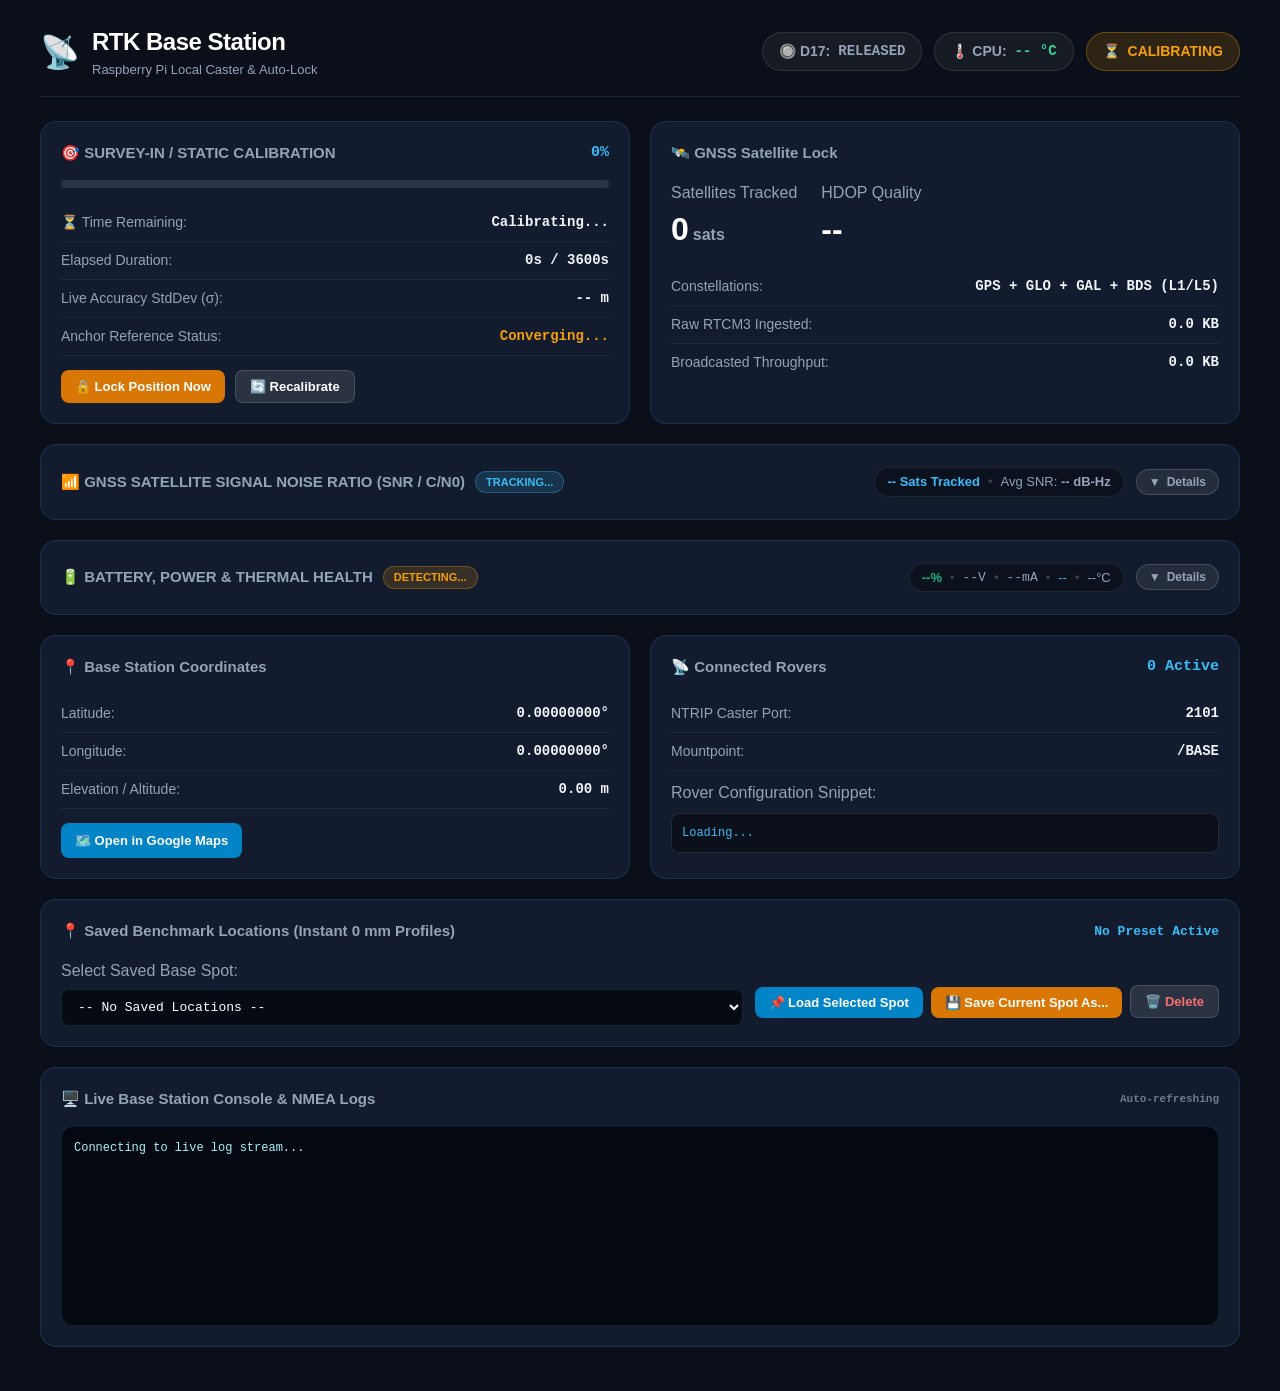
==== commit aa1b12b7: "base station" ====
--- a/scripts/static/index.html
+++ b/scripts/static/index.html
@@ -1367,7 +1367,10 @@
         const tagColor = constColors[sat.constellation] || '#94a3b8';
         const elevStr = (sat.elev !== null && sat.elev !== undefined) ? `${sat.elev}°` : '--';
         const azStr = (sat.az !== null && sat.az !== undefined) ? `${sat.az}°` : '--';
-        const tooltip = `${sat.constellation} ${sat.id}&#10;SNR: ${snr.toFixed(1)} dB-Hz&#10;Elevation: ${elevStr}&#10;Azimuth: ${azStr}`;
+        const bandStr = (sat.bands && Object.keys(sat.bands).length > 0)
+          ? Object.entries(sat.bands).map(([b, v]) => `${b}: ${Number(v).toFixed(1)} dB-Hz`).join(' | ')
+          : `${snr.toFixed(1)} dB-Hz`;
+        const tooltip = `${sat.constellation} ${sat.id}&#10;SNR: ${bandStr}&#10;Elevation: ${elevStr}&#10;Azimuth: ${azStr}`;
 
         html += `
           <div class="snr-col" title="${tooltip}">
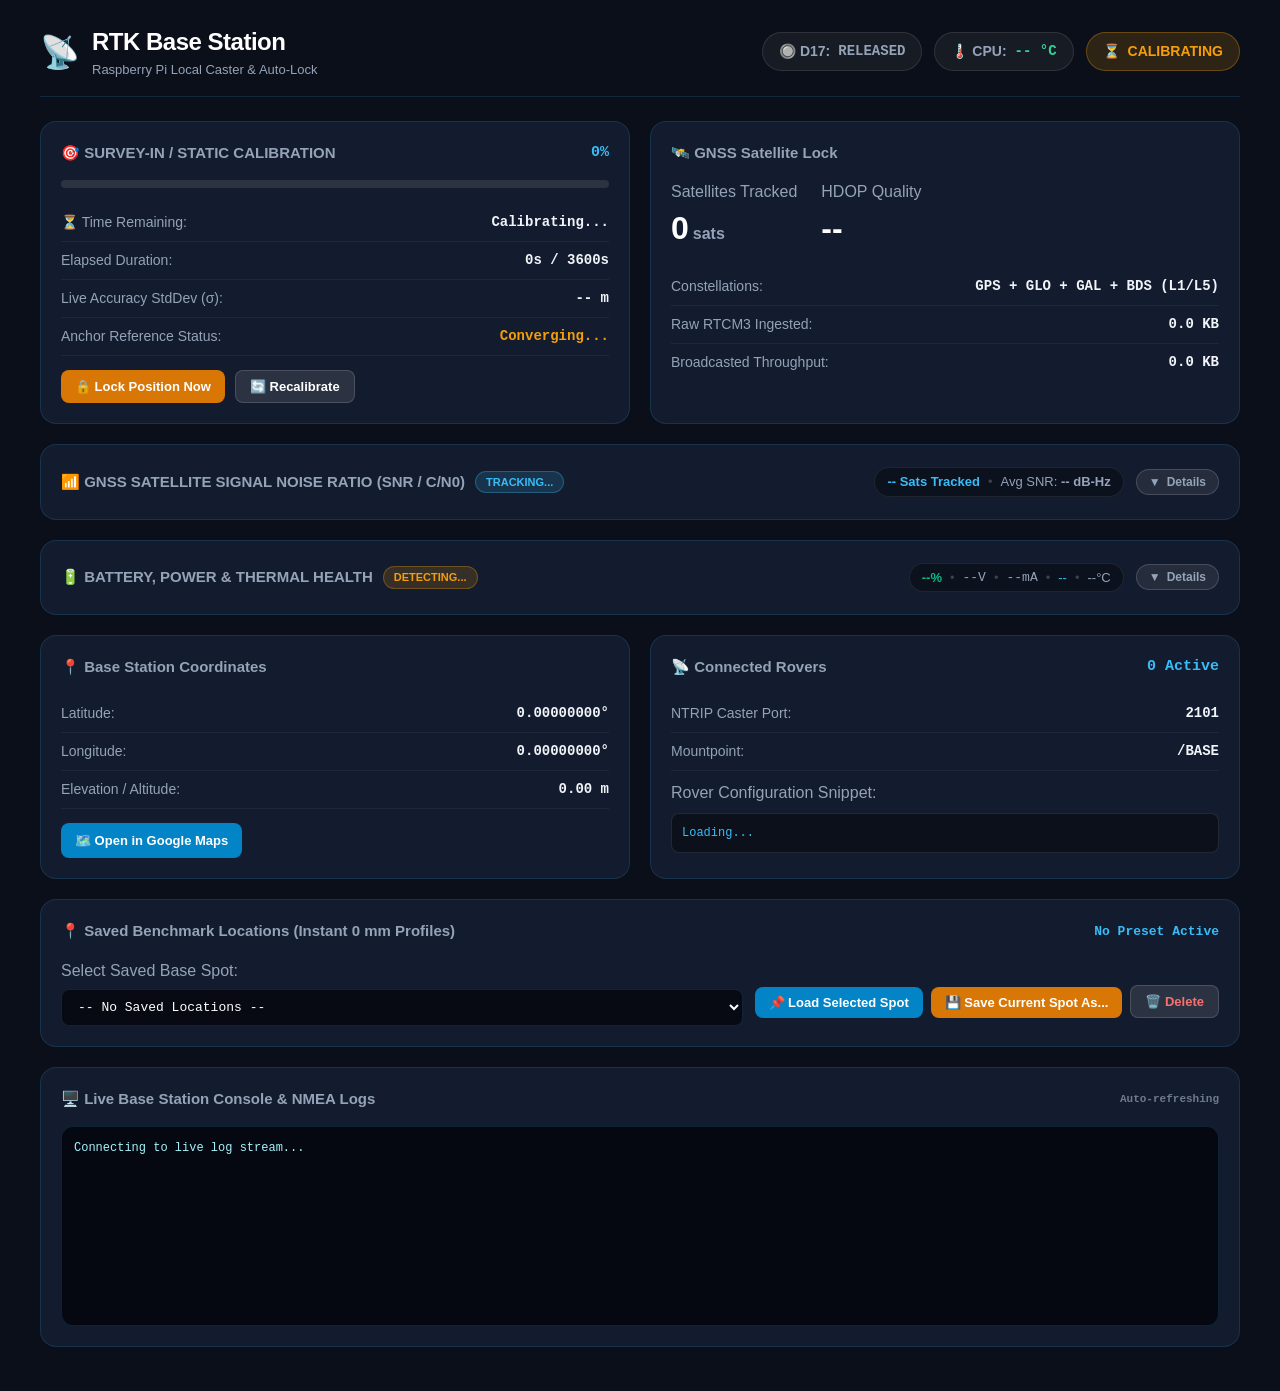
==== commit 2c93ff87: "gps avg" ====
--- a/scripts/static/index.html
+++ b/scripts/static/index.html
@@ -390,7 +390,7 @@
           <!-- 4-Metric Quick Glance Bar -->
           <div style="display: grid; grid-template-columns: repeat(auto-fit, minmax(170px, 1fr)); gap: 14px; margin-bottom: 16px;">
             <div style="background: rgba(0,0,0,0.3); padding: 14px; border-radius: 12px; border: 1px solid rgba(255,255,255,0.06);">
-              <div class="data-label">Avg Signal Strength</div>
+              <div class="data-label">Avg Signal Strength (Top 16)</div>
               <div class="metric-value" style="font-size: 28px;"><span id="snrAvgVal">--</span><span class="metric-unit" style="font-size: 14px;">dB-Hz</span></div>
               <div id="snrAvgSubtext" style="font-size: 11px; color: var(--success); margin-top: 2px;">Optimal for RTK Base</div>
             </div>
@@ -597,6 +597,16 @@
   </div>
 
   <script>
+    function escapeHtml(str) {
+      if (str === null || str === undefined) return '';
+      return String(str)
+        .replace(/&/g, '&amp;')
+        .replace(/</g, '&lt;')
+        .replace(/>/g, '&gt;')
+        .replace(/"/g, '&quot;')
+        .replace(/'/g, '&#039;');
+    }
+
     let userScrolled = false;
     const term = document.getElementById('terminalBox');
     term.addEventListener('scroll', () => {
@@ -1082,8 +1092,9 @@
         if (snrData) {
           const avg = snrData.avg_snr;
           const count = snrData.count;
+          const topCount = snrData.top_count || Math.min(16, count);
           if (sumSnrSats) sumSnrSats.textContent = `${count} Sats (SNR)`;
-          if (sumAvgSnr) sumAvgSnr.textContent = `${avg.toFixed(1)} dB-Hz`;
+          if (sumAvgSnr) sumAvgSnr.textContent = `${avg.toFixed(1)} dB-Hz (Top ${topCount})`;
 
           if (snrBadge) {
             if (avg >= 38) {
@@ -1113,9 +1124,10 @@
           if (avgValEl) avgValEl.textContent = count > 0 ? avg.toFixed(1) : '--';
           const avgSubEl = document.getElementById('snrAvgSubtext');
           if (avgSubEl) {
-            if (avg >= 38) { avgSubEl.textContent = '🟢 Optimal for RTK Base Phase Lock'; avgSubEl.style.color = '#34d399'; }
-            else if (avg >= 28) { avgSubEl.textContent = '🟡 Good Satellite Signal Lock'; avgSubEl.style.color = '#fbbf24'; }
-            else { avgSubEl.textContent = 'Low Horizon / Obstructed Sky'; avgSubEl.style.color = '#f87171'; }
+            const allInfo = (snrData.avg_all_snr !== undefined && snrData.avg_all_snr !== null) ? ` • All visible: ${snrData.avg_all_snr.toFixed(1)} dB` : '';
+            if (avg >= 38) { avgSubEl.textContent = `🟢 Optimal RTK Base Lock (Top ${topCount})${allInfo}`; avgSubEl.style.color = '#34d399'; }
+            else if (avg >= 28) { avgSubEl.textContent = `🟡 Good Signal Lock (Top ${topCount})${allInfo}`; avgSubEl.style.color = '#fbbf24'; }
+            else { avgSubEl.textContent = `Low Horizon / Obstructed Sky${allInfo}`; avgSubEl.style.color = '#f87171'; }
           }
 
           const satCountEl = document.getElementById('snrSatCount');
@@ -1266,7 +1278,7 @@
         if (data.logs && data.logs.length > 0) {
           term.innerHTML = data.logs.map(l => {
             const cls = l.level === 'ERROR' ? 'error' : (l.level === 'WARN' ? 'warn' : '');
-            return `<div class="log-line"><span class="log-time">[${l.time}]</span><span class="log-msg ${cls}">${l.msg}</span></div>`;
+            return `<div class="log-line"><span class="log-time">[${escapeHtml(l.time)}]</span><span class="log-msg ${cls}">${escapeHtml(l.msg)}</span></div>`;
           }).join('');
           if (!userScrolled) {
             term.scrollTop = term.scrollHeight;
@@ -1386,7 +1398,7 @@
     }
 
     initCollapsibleState();
-    setInterval(updateDashboard, 400);
+    setInterval(updateDashboard, 1000);
     updateDashboard();
   </script>
 </body>
